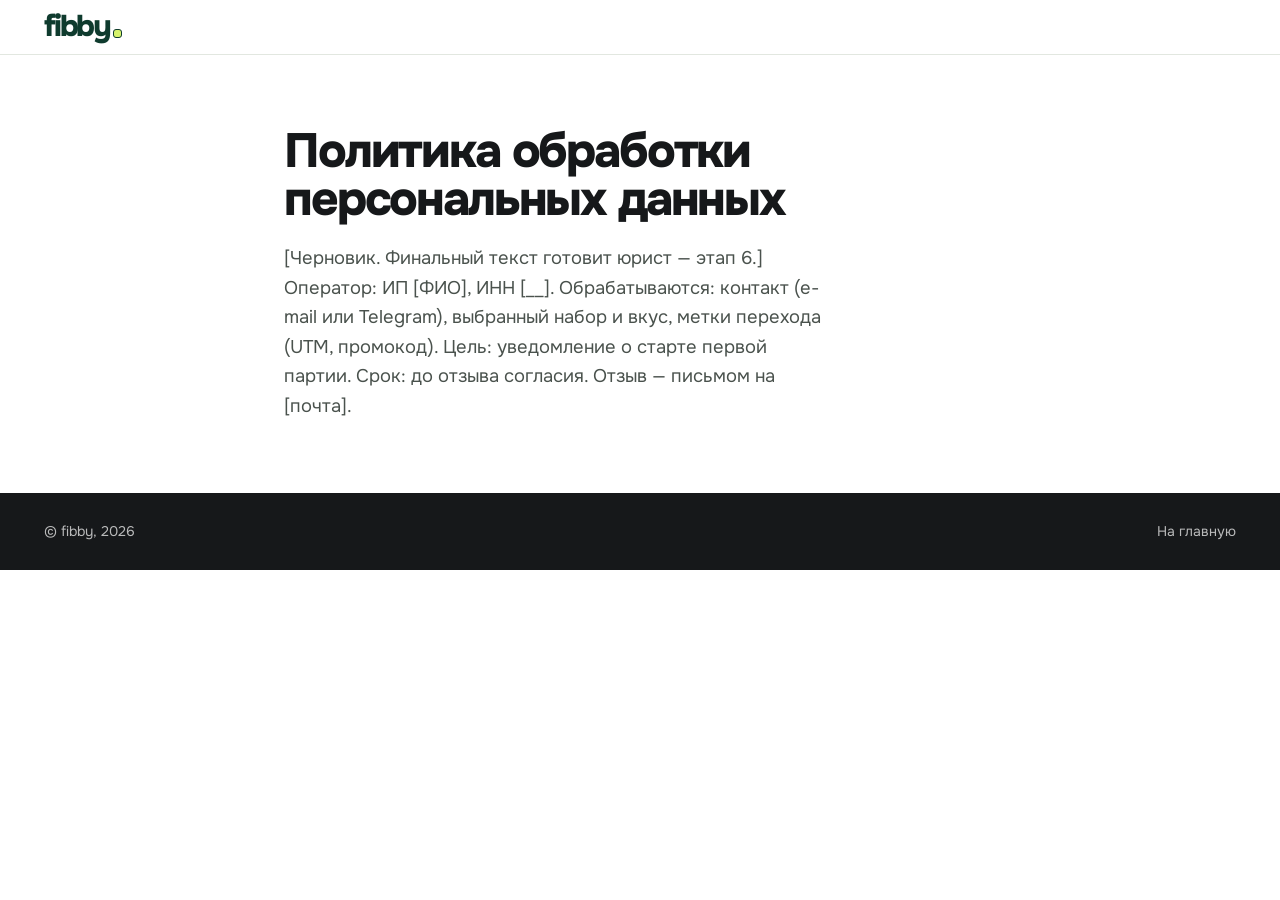
==== site/privacy.html @ cb2abab9 "Этап 2: каркас лендинга — 14 секций, адаптив от 360px, токены бренда - site/index.html: все секции и" ====
<!doctype html>
<html lang="ru">
<head>
<meta charset="utf-8">
<meta name="viewport" content="width=device-width, initial-scale=1">
<title>Политика обработки персональных данных — fibby</title>
<meta name="robots" content="noindex">
<link rel="stylesheet" href="assets/css/tokens.css">
<link rel="stylesheet" href="assets/css/styles.css">
</head>
<body>
<header class="header">
  <div class="wrap header__inner">
    <a class="logo" href="index.html" aria-label="fibby — на главную">
      <span class="logo__word">fibby</span><span class="logo__cube" aria-hidden="true"></span>
    </a>
  </div>
</header>
<main class="section">
  <div class="wrap" style="max-width:760px">
    <h1 class="h2">Политика обработки персональных данных</h1>
    <p class="lead" style="margin-top:20px">[Черновик. Финальный текст готовит юрист — этап 6.]</p>
    <p class="lead">Оператор: ИП [ФИО], ИНН [__]. Обрабатываются: контакт (e-mail или Telegram), выбранный набор и вкус, метки перехода (UTM, промокод). Цель: уведомление о старте первой партии. Срок: до отзыва согласия. Отзыв — письмом на [почта].</p>
  </div>
</main>
<footer class="footer">
  <div class="wrap footer__inner"><div>© fibby, 2026</div><div class="footer__links"><a href="index.html">На главную</a></div></div>
</footer>
</body>
</html>
---- site/assets/css/tokens.css ----
/* fibby — дизайн-токены v3 */
@import url('https://fonts.googleapis.com/css2?family=Onest:wght@400;500;600;700;800&family=Caveat:wght@600;700&display=swap');

:root {
  /* бренд */
  --fb-brand: #0F3B2E;
  --fb-brand-deep: #0A2C22;
  --fb-accent: #D6F36B;      /* только кнопки, выделенное слово, бейдж «5 г» */
  --fb-ink: #16181A;
  --fb-ink-muted: #4A524D;
  --fb-paper: #FFFFFF;
  --fb-ice: #F3F6F1;
  --fb-line: #E2E7E0;
  --fb-eyebrow: #E3ECDD;

  /* вкус по умолчанию — яблоко; переключается классом на <html> */
  --fb-pack: #CFE8A9;
  --fb-seal: #BCD993;
  --fb-cube: #B9DE7E;
  --fb-tint: #EEF5E3;

  /* шрифты */
  --fb-font: 'Onest', system-ui, sans-serif;
  --fb-font-note: 'Caveat', cursive;
  --fb-tracking-display: -0.05em;

  /* формы */
  --fb-r-pill: 999px;
  --fb-r-card: 24px;
  --fb-r-panel: 32px;
  --fb-r-cube: 11px;

  --fb-max: 1240px;
  --fb-gutter: 24px;
}

.flavor-raspberry { --fb-pack: #F7C6D0; --fb-seal: #EDB0BD; --fb-cube: #F19AAE; --fb-tint: #FBEDF0; }
.flavor-mango     { --fb-pack: #FFD99E; --fb-seal: #F5C97F; --fb-cube: #FFC56B; --fb-tint: #FFF4E2; }

/* кубик-мармеладка: объём через внутренние тени */
.fb-cube {
  background: var(--fb-cube);
  border-radius: var(--fb-r-cube);
  box-shadow: inset -5px -7px 0 rgba(15, 59, 46, .12),
              inset 5px 6px 0 rgba(255, 255, 255, .6),
              0 16px 22px -10px rgba(15, 59, 46, .35);
}

@media (prefers-reduced-motion: reduce) {
  *, *::before, *::after { animation: none !important; transition: none !important; }
}
---- site/assets/css/styles.css ----
/* fibby — лендинг. Базовые стили. Все цвета и шрифты — только из tokens.css */

*, *::before, *::after { box-sizing: border-box; }

html { -webkit-text-size-adjust: 100%; }

body {
  margin: 0;
  background: var(--fb-paper);
  color: var(--fb-ink);
  font-family: var(--fb-font);
  font-size: 16px;
  line-height: 1.5;
  -webkit-font-smoothing: antialiased;
}

img, svg, canvas { display: block; max-width: 100%; }
[hidden] { display: none !important; }
button { font: inherit; cursor: pointer; }
a { color: var(--fb-brand); }

/* плавный переход цвета вкуса ~400 мс */
.tintable { transition: background-color .4s ease, color .4s ease, border-color .4s ease; }

:focus-visible { outline: 3px solid var(--fb-accent); outline-offset: 2px; }
.is-dark :focus-visible { outline-color: var(--fb-accent); }

.visually-hidden {
  position: absolute; width: 1px; height: 1px; overflow: hidden;
  clip: rect(0 0 0 0); clip-path: inset(50%); white-space: nowrap;
}

.skip-link {
  position: absolute; left: -9999px; top: 0; z-index: 100;
  padding: 12px 20px; background: var(--fb-accent); color: var(--fb-ink);
  font-weight: 700; border-radius: 0 0 var(--fb-r-card) 0;
}
.skip-link:focus { left: 0; }

/* ---------- сетка ---------- */

.wrap {
  max-width: var(--fb-max);
  margin: 0 auto;
  padding-left: var(--fb-gutter);
  padding-right: var(--fb-gutter);
}

.section { padding: 72px 0; }
.section--tight { padding: 56px 0; }

@media (max-width: 720px) {
  .section { padding: 52px 0; }
  :root { --fb-gutter: 18px; }
}

/* ---------- типографика ---------- */

.h1, .h2, .h3 {
  margin: 0;
  font-weight: 800;
  letter-spacing: var(--fb-tracking-display);
  line-height: 1.0;
}
.h1 { font-size: clamp(2.5rem, 6vw, 4.8rem); line-height: .98; }
.h2 { font-size: clamp(1.9rem, 4.2vw, 3rem); line-height: 1.02; letter-spacing: -0.045em; }
.h3 { font-size: clamp(1.25rem, 2.4vw, 1.6rem); letter-spacing: -0.035em; }

.lead { margin: 0; font-size: clamp(1rem, 1.6vw, 1.15rem); line-height: 1.6; color: var(--fb-ink-muted); max-width: 34rem; }
.is-dark .lead { color: rgba(255,255,255,.86); }

.accent { color: var(--fb-accent); }
.note { font-family: var(--fb-font-note); font-weight: 700; font-size: clamp(1.25rem, 2.4vw, 1.6rem); line-height: 1.1; }

/* плашка-метка */
.eyebrow {
  display: inline-flex; align-items: center; gap: 8px; align-self: flex-start;
  padding: 8px 14px; border-radius: var(--fb-r-pill);
  background: var(--fb-eyebrow); color: var(--fb-brand);
  font-size: 12px; font-weight: 700; letter-spacing: .08em; text-transform: uppercase;
}
.eyebrow::before { content: ""; width: 7px; height: 7px; border-radius: 50%; background: var(--fb-brand); }
.is-dark .eyebrow { background: rgba(255,255,255,.1); color: #fff; }
.is-dark .eyebrow::before { background: var(--fb-accent); }

/* ---------- кнопки ---------- */

.btn {
  display: inline-flex; align-items: center; justify-content: center; gap: 8px;
  min-height: 54px; padding: 0 28px; border: 0; border-radius: var(--fb-r-pill);
  font-size: 16px; font-weight: 700; text-decoration: none; text-align: center;
  transition: transform .15s ease, opacity .15s ease;
}
.btn:hover { transform: translateY(-2px); }
.btn:active { transform: translateY(0); }
.btn--accent { background: var(--fb-accent); color: var(--fb-ink); }
.btn--brand { background: var(--fb-brand); color: #fff; }
.btn--ghost { background: transparent; color: #fff; border: 2px solid rgba(255,255,255,.5); min-height: 50px; }
.btn--sm { min-height: 44px; padding: 0 22px; font-size: 15px; }
.btn--block { width: 100%; }

/* ---------- 1. бегущая строка ---------- */

.marquee { overflow: hidden; }
.marquee__track {
  display: flex; width: max-content; gap: 40px; padding: 11px 0;
  animation: fb-marquee 34s linear infinite;
}
.marquee:hover .marquee__track { animation-play-state: paused; }
.marquee__group { display: flex; gap: 40px; white-space: nowrap; }
@keyframes fb-marquee { from { transform: translateX(0); } to { transform: translateX(-50%); } }

.marquee--top {
  background: var(--fb-brand-deep); color: #fff;
  font-size: 13px; font-weight: 700; letter-spacing: .06em; text-transform: uppercase;
}
.marquee--top .dot { color: var(--fb-accent); }

.marquee--band {
  background: var(--fb-brand); color: #fff;
  font-size: clamp(14px, 1.6vw, 17px); font-weight: 700; letter-spacing: .02em;
}
.marquee--band .marquee__track { padding: 16px 0; }
.marquee--band .dot { color: var(--fb-accent); }

/* ---------- 2. шапка ---------- */

.header {
  position: sticky; top: 0; z-index: 50;
  background: rgba(255,255,255,.92);
  backdrop-filter: blur(10px);
  border-bottom: 1px solid var(--fb-line);
}
.header__inner {
  display: flex; align-items: center; justify-content: space-between; gap: 16px;
  padding-top: 14px; padding-bottom: 14px;
}
.header__nav { display: flex; align-items: center; gap: 28px; font-size: 15px; font-weight: 600; }
.header__nav a { color: var(--fb-ink); text-decoration: none; }
.header__nav a:hover { color: var(--fb-brand); }

@media (max-width: 720px) {
  .header__nav .header__link { display: none; }
}

/* логотип */
.logo { display: inline-flex; align-items: flex-end; text-decoration: none; color: var(--fb-brand); }
.logo__word { font-weight: 800; font-size: 30px; line-height: .85; letter-spacing: -0.075em; }
.logo__cube {
  width: 9px; height: 9px; border-radius: 3px; margin: 0 0 2px 3px;
  background: var(--fb-accent); border: 1.5px solid var(--fb-brand);
}
.is-dark .logo { color: #fff; }
.is-dark .logo__cube { background: var(--fb-accent); border-color: transparent; }

/* ---------- 3. первый экран ---------- */

.is-dark { background: var(--fb-brand); color: #fff; }

.hero__inner {
  display: grid; grid-template-columns: 1.05fr .95fr; align-items: center; gap: 48px;
  padding-top: 56px; padding-bottom: 64px;
}
.hero__copy { display: flex; flex-direction: column; gap: 22px; }
.hero__ticks { display: flex; flex-wrap: wrap; gap: 10px 26px; font-size: 14px; font-weight: 600; color: rgba(255,255,255,.86); }
.tick { display: inline-flex; align-items: center; gap: 8px; }
.hero__cta { display: flex; flex-wrap: wrap; gap: 12px; }

.hero__visual { display: flex; flex-direction: column; align-items: center; gap: 18px; }

.pack-stage {
  position: relative; width: 100%; max-width: 480px; aspect-ratio: 1 / 1;
  border-radius: var(--fb-r-panel); background: var(--fb-brand-deep); overflow: hidden;
}
.pack-stage__glow {
  position: absolute; left: 50%; top: 50%; width: 75%; aspect-ratio: 1;
  transform: translate(-50%, -52%); border-radius: 50%;
  background: var(--fb-tint); opacity: .16;
}
/* здесь на этапе 5 появится <canvas> с секвенцией кадров */
.pack-stage__canvas { position: absolute; inset: 0; width: 100%; height: 100%; }

.pack-stage__hint {
  position: absolute; right: 22px; bottom: 18px;
  color: var(--fb-accent); transform: rotate(-5deg);
}

/* CSS-заглушка пачки */
.pack {
  position: absolute; left: 50%; top: 24%; width: 48%; aspect-ratio: 23 / 32;
  transform: translateX(-50%);
  border-radius: 10px 10px 28px 28px;
  background: rgba(255,255,255,.22);
  border: 2px solid rgba(255,255,255,.65);
  box-shadow: 0 40px 50px -20px rgba(0,0,0,.55);
  overflow: hidden;
}
.pack__face {
  position: absolute; left: 0; right: 0; bottom: 0; height: 61%;
  padding: 16px; display: flex; flex-direction: column;
  background: var(--fb-pack); color: var(--fb-brand);
}
.pack__logo { display: flex; align-items: flex-end; }
.pack__logo .logo__word { font-size: clamp(32px, 4.4vw, 54px); }
.pack__logo .logo__cube { width: 10px; height: 10px; background: var(--fb-brand); border: 0; margin: 0 0 5px 4px; }
.pack__sub { font-size: 11px; font-weight: 700; margin-top: 6px; }
.pack__badge { margin-top: auto; display: flex; align-items: center; gap: 10px; }
.pack__badge b {
  padding: 7px 12px; border-radius: var(--fb-r-pill);
  background: var(--fb-brand); color: var(--fb-accent);
  font-weight: 800; font-size: 18px; letter-spacing: -0.03em;
}
.pack__badge span { font-size: 11px; font-weight: 700; line-height: 1.2; }
.pack__fill { position: absolute; inset: 0 0 61% 0; }
.pack__fill .fb-cube { position: absolute; width: 17%; aspect-ratio: 1; opacity: .9; }

/* кубики-декор */
.cube-float { position: absolute; }

/* переключатель вкуса */
.flavors { display: flex; flex-wrap: wrap; justify-content: center; gap: 8px; }
.flavor {
  display: inline-flex; align-items: center; gap: 8px;
  min-height: 44px; padding: 0 18px; border-radius: var(--fb-r-pill);
  background: transparent; color: #fff; border: 2px solid rgba(255,255,255,.35);
  font-size: 15px; font-weight: 700;
  transition: background-color .25s ease, color .25s ease, border-color .25s ease;
}
.flavor[aria-pressed="true"] { background: #fff; color: var(--fb-brand); border-color: #fff; }
.flavor__dot { width: 12px; height: 12px; border-radius: 4px; }

@media (max-width: 900px) {
  .hero__inner { grid-template-columns: 1fr; gap: 36px; padding-top: 40px; }
}

/* ---------- карточки ---------- */

.card {
  border: 1px solid var(--fb-line); border-radius: var(--fb-r-card);
  background: var(--fb-paper); padding: 24px;
}
.card--plain { border: 0; background: var(--fb-ice); }
.icon-box {
  flex: 0 0 auto; width: 44px; height: 44px; border-radius: 13px;
  display: grid; place-items: center; background: var(--fb-ice);
}

/* ---------- 5. как это работает ---------- */

.split {
  display: grid; grid-template-columns: 1.05fr .95fr; gap: 48px; align-items: center;
}
@media (max-width: 900px) { .split { grid-template-columns: 1fr; gap: 32px; } }

.stack { display: flex; flex-direction: column; gap: 20px; align-items: flex-start; }

.feature { display: flex; gap: 14px; }
.feature__title { font-weight: 700; }
.feature__text { color: var(--fb-ink-muted); font-size: 15px; }

.showcase {
  border-radius: var(--fb-r-panel); background: var(--fb-pack); color: var(--fb-brand);
  padding: 36px 28px; display: flex; flex-direction: column; align-items: center; gap: 22px;
  text-align: center;
}
.showcase__cubes { display: flex; gap: 14px; }
.showcase__cubes .fb-cube { width: 58px; height: 58px; }
.showcase__caption { font-size: 13px; font-weight: 600; opacity: .75; }

/* ---------- 6. твои моменты ---------- */

.moments { display: grid; grid-template-columns: repeat(4, 1fr); gap: 16px; }
.moment { display: flex; flex-direction: column; gap: 10px; }
.moment__ph {
  aspect-ratio: 4 / 5; border-radius: var(--fb-r-card);
  background: var(--fb-tint); border: 1px dashed var(--fb-seal);
  display: grid; place-items: center; text-align: center; padding: 12px;
  color: var(--fb-ink-muted); font-size: 13px; font-weight: 600;
}
.moment__label { font-weight: 700; font-size: 15px; }
@media (max-width: 900px) { .moments { grid-template-columns: repeat(2, 1fr); } }

/* ---------- 7. читай этикетку ---------- */

.tinted { background: var(--fb-tint); }

.ingredients { width: 100%; display: flex; flex-direction: column; }
.ingredients__row {
  display: flex; justify-content: space-between; gap: 16px;
  padding: 14px 0; border-bottom: 1px solid var(--fb-seal); font-size: 15px;
}
.ingredients__row b { font-weight: 700; }

.label-card {
  background: var(--fb-paper); border: 3px solid var(--fb-ink);
  border-radius: 18px; padding: 24px;
}
.label-card__title {
  font-weight: 800; font-size: 1.5rem; letter-spacing: -0.04em;
  padding-bottom: 10px; border-bottom: 8px solid var(--fb-ink);
}
.label-card__serving { font-size: 13px; font-weight: 600; color: var(--fb-ink-muted); padding: 10px 0; border-bottom: 3px solid var(--fb-ink); }
.label-card__row {
  display: flex; justify-content: space-between; gap: 16px;
  padding: 11px 0; border-bottom: 1px solid var(--fb-line); font-size: 15px;
}
.label-card__row--indent { padding-left: 18px; color: var(--fb-ink-muted); }
.label-card__row--key { font-weight: 800; border-bottom: 8px solid var(--fb-ink); }
.label-card__foot { font-size: 12px; color: var(--fb-ink-muted); padding-top: 12px; }

/* ---------- 8. сравни ---------- */

.table-scroll { overflow-x: auto; -webkit-overflow-scrolling: touch; }
.compare { width: 100%; min-width: 620px; border-collapse: collapse; font-size: 15px; }
.compare th, .compare td { padding: 16px 14px; text-align: center; }
.compare thead th { font-size: 13px; font-weight: 700; color: var(--fb-ink-muted); }
.compare tbody td, .compare tbody th { border-top: 1px solid var(--fb-line); }
.compare .col-label { text-align: left; font-weight: 600; min-width: 190px; }
.compare .col-fibby { background: var(--fb-tint); font-weight: 700; color: var(--fb-brand); }
.compare thead .col-fibby { font-size: 17px; font-weight: 800; letter-spacing: -0.03em; color: var(--fb-brand); border-radius: 18px 18px 0 0; }
.compare tbody tr:last-child .col-fibby { border-radius: 0 0 18px 18px; }

/* ---------- 9. стандарты ---------- */

.standards { display: grid; grid-template-columns: repeat(4, 1fr); gap: 16px; }
.standard {
  border-radius: var(--fb-r-card); padding: 22px;
  background: rgba(255,255,255,.08); border: 1px solid rgba(255,255,255,.16);
  display: flex; flex-direction: column; gap: 8px;
}
.standard__title { font-weight: 700; }
.standard__text { font-size: 14px; color: rgba(255,255,255,.8); }
@media (max-width: 900px) { .standards { grid-template-columns: repeat(2, 1fr); } }
@media (max-width: 480px) { .standards { grid-template-columns: 1fr; } }

/* ---------- 10. видео блогеров ---------- */

.is-ink { background: var(--fb-ink); color: #fff; }
.is-ink .lead { color: rgba(255,255,255,.72); }
.is-ink .eyebrow { background: rgba(255,255,255,.1); color: #fff; }
.is-ink .eyebrow::before { background: var(--fb-accent); }

.videos { display: grid; grid-template-columns: repeat(5, 1fr); gap: 14px; }
.video-ph {
  aspect-ratio: 9 / 16; border-radius: 20px;
  background: rgba(255,255,255,.06); border: 1px dashed rgba(255,255,255,.22);
  display: grid; place-items: center; text-align: center; padding: 12px;
  color: rgba(255,255,255,.6); font-size: 13px; font-weight: 600;
}
@media (max-width: 900px) { .videos { grid-template-columns: repeat(3, 1fr); } }
@media (max-width: 560px) { .videos { grid-template-columns: repeat(2, 1fr); } }

/* ---------- 11. выбери запас ---------- */

.plans-head {
  display: flex; flex-wrap: wrap; align-items: flex-end; justify-content: space-between;
  gap: 20px; margin-bottom: 28px;
}
.toggle {
  display: inline-flex; padding: 5px; border-radius: var(--fb-r-pill);
  background: var(--fb-paper); border: 1px solid var(--fb-line);
}
.toggle button {
  min-height: 44px; padding: 0 18px; border: 0; border-radius: var(--fb-r-pill);
  background: transparent; color: var(--fb-brand); font-size: 15px; font-weight: 700;
  transition: background-color .2s ease, color .2s ease;
}
.toggle button[aria-pressed="true"] { background: var(--fb-brand); color: #fff; }

.plans { display: grid; grid-template-columns: repeat(2, 1fr); gap: 18px; }
.plan {
  border-radius: 28px; padding: 30px; background: var(--fb-paper); color: var(--fb-ink);
  display: flex; flex-direction: column; gap: 12px;
  transition: background-color .25s ease, color .25s ease;
}
.plan__head { display: flex; align-items: center; gap: 10px; }
.plan__name { font-weight: 800; font-size: 1.4rem; letter-spacing: -0.04em; }
.plan__hit {
  padding: 5px 11px; border-radius: var(--fb-r-pill);
  background: var(--fb-accent); color: var(--fb-ink);
  font-size: 12px; font-weight: 800; letter-spacing: .04em; text-transform: uppercase;
}
.plan__desc { font-size: 14px; color: var(--fb-ink-muted); }
.plan__price { font-weight: 800; font-size: 2.1rem; letter-spacing: -0.045em; }
.plan__mode { font-size: 13px; color: var(--fb-ink-muted); }
.plan__btn { margin-top: 8px; }

.plan[aria-current="true"] { background: var(--fb-brand); color: #fff; }
.plan[aria-current="true"] .plan__desc,
.plan[aria-current="true"] .plan__mode { color: rgba(255,255,255,.75); }

@media (max-width: 720px) { .plans { grid-template-columns: 1fr; } }

/* ---------- 12. вопросы ---------- */

.faq { display: flex; flex-direction: column; gap: 10px; margin-top: 28px; }
.faq__item { border: 1px solid var(--fb-line); border-radius: var(--fb-r-card); background: var(--fb-paper); overflow: hidden; }
.faq__q {
  width: 100%; display: flex; align-items: center; justify-content: space-between; gap: 16px;
  padding: 20px 22px; background: transparent; border: 0; text-align: left;
  font-size: clamp(16px, 2vw, 18px); font-weight: 700; color: var(--fb-ink);
}
.faq__sign { flex: 0 0 auto; font-size: 24px; font-weight: 400; color: var(--fb-brand); }
.faq__a { padding: 0 22px 22px; color: var(--fb-ink-muted); font-size: 15px; line-height: 1.6; max-width: 48rem; }
.faq__item[data-open="false"] .faq__a { display: none; }

/* ---------- 13. финальный призыв + форма ---------- */

.cta__inner { display: grid; grid-template-columns: 1fr 1fr; gap: 44px; align-items: center; }
@media (max-width: 900px) { .cta__inner { grid-template-columns: 1fr; gap: 28px; } }

.form { display: flex; flex-direction: column; gap: 14px; }
.form__label { font-size: 14px; font-weight: 700; color: rgba(255,255,255,.86); }
.form__row { display: flex; gap: 10px; flex-wrap: wrap; }
.form__input {
  flex: 1 1 240px; min-height: 54px; padding: 0 20px;
  border-radius: var(--fb-r-pill); border: 2px solid rgba(255,255,255,.3);
  background: rgba(255,255,255,.08); color: #fff; font: inherit; font-size: 16px;
}
.form__input::placeholder { color: rgba(255,255,255,.5); }
.form__input:focus { border-color: var(--fb-accent); background: rgba(255,255,255,.12); }

.consent { display: flex; gap: 10px; font-size: 13px; line-height: 1.45; color: rgba(255,255,255,.72); }
.consent input { flex: 0 0 auto; width: 18px; height: 18px; margin-top: 2px; accent-color: var(--fb-accent); }
.consent a { color: var(--fb-accent); }

.form__summary { font-size: 13px; color: rgba(255,255,255,.6); }
.form__error { font-size: 14px; font-weight: 600; color: var(--fb-accent); }

.thanks {
  border-radius: var(--fb-r-card); padding: 26px;
  background: rgba(255,255,255,.1); border: 1px solid rgba(255,255,255,.2);
  display: flex; flex-direction: column; gap: 12px; align-items: flex-start;
}
.thanks__title { font-weight: 800; font-size: 1.5rem; letter-spacing: -0.04em; }

/* ---------- 14. подвал ---------- */

.footer {
  background: var(--fb-ink); color: rgba(255,255,255,.7);
  font-size: 14px;
}
.footer__inner {
  display: flex; flex-wrap: wrap; align-items: center; justify-content: space-between; gap: 14px;
  padding-top: 28px; padding-bottom: 28px;
}
.footer__links { display: flex; flex-wrap: wrap; gap: 8px 22px; }
.footer a { color: rgba(255,255,255,.7); text-decoration: none; }
.footer a:hover { color: #fff; }

/* ---------- анимации появления (включает JS на этапе 4) ---------- */

@media (prefers-reduced-motion: no-preference) {
  .js [data-reveal] { opacity: 0; transform: translateY(24px); }
}

/* плавающие кубики */
@media (prefers-reduced-motion: no-preference) {
  .cube-float { animation: fb-float 5s ease-in-out infinite; }
  .pack { animation: fb-bob 7s ease-in-out infinite; }
}
@keyframes fb-float {
  0%, 100% { transform: translateY(0) rotate(var(--r, 0deg)); }
  50% { transform: translateY(-12px) rotate(calc(var(--r, 0deg) + 8deg)); }
}
@keyframes fb-bob {
  0%, 100% { transform: translateX(-50%) translateY(0) rotate(-3deg); }
  50% { transform: translateX(-50%) translateY(-16px) rotate(-1deg); }
}
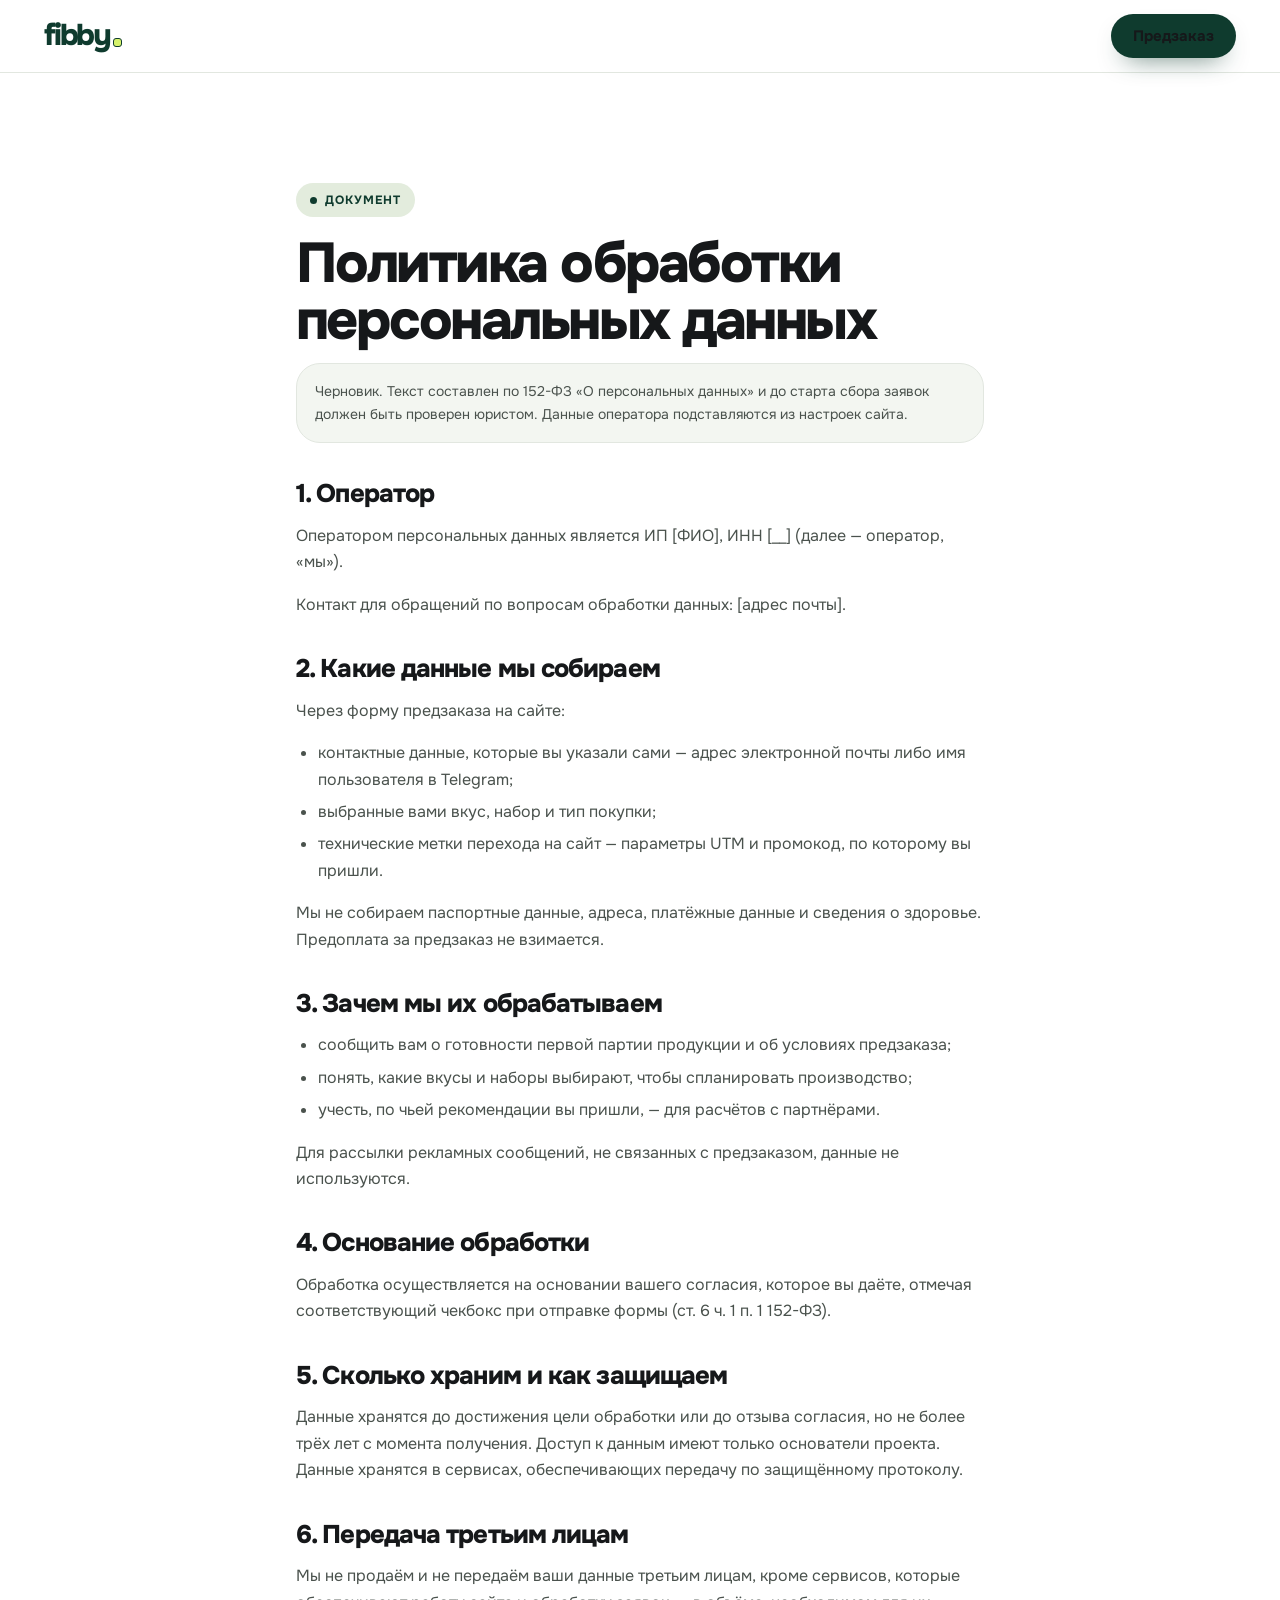
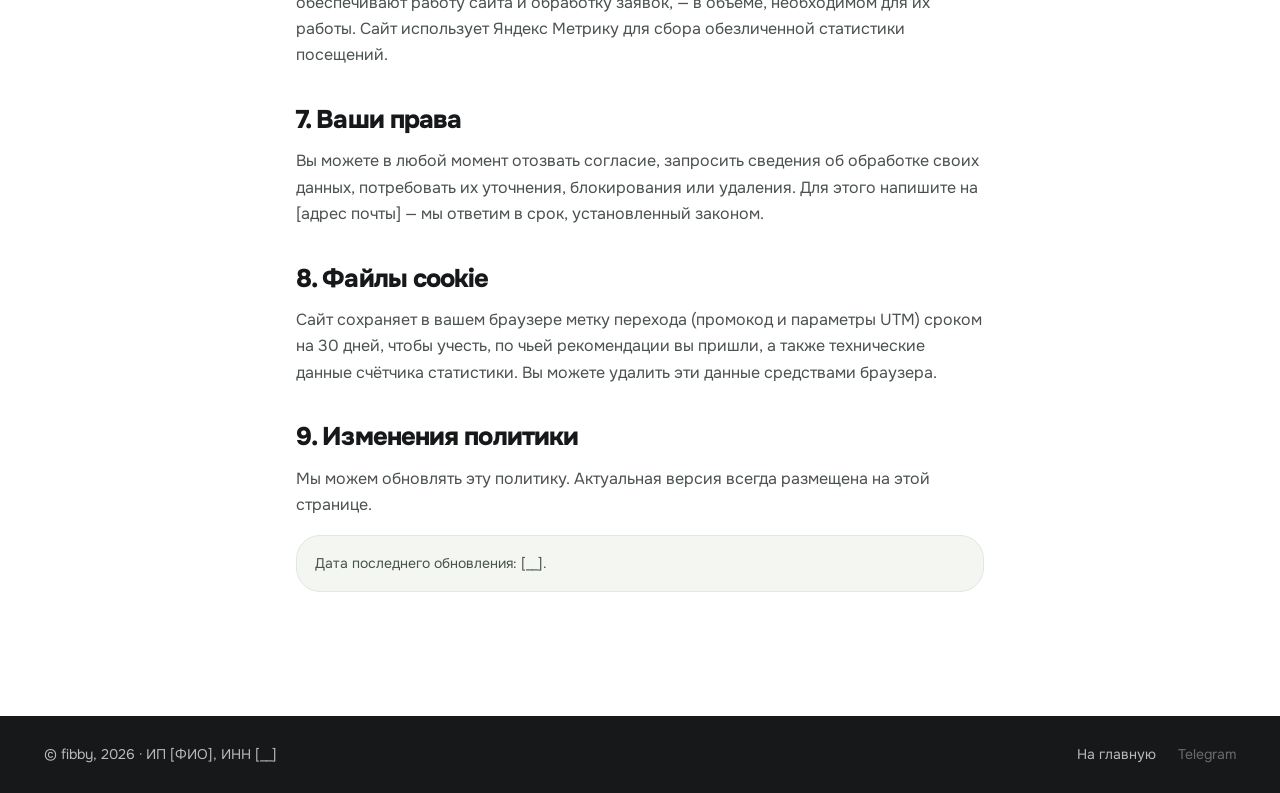
==== commit 2a33096b: "Этап 6: подключения — заявки, Telegram, Метрика, политика ПДн - site/assets/js/config.js: единственн" ====
--- a/site/privacy.html
+++ b/site/privacy.html
@@ -7,24 +7,102 @@
 <meta name="robots" content="noindex">
 <link rel="stylesheet" href="assets/css/tokens.css">
 <link rel="stylesheet" href="assets/css/styles.css">
+<script src="assets/js/config.js"></script>
 </head>
 <body>
+
 <header class="header">
   <div class="wrap header__inner">
     <a class="logo" href="index.html" aria-label="fibby — на главную">
       <span class="logo__word">fibby</span><span class="logo__cube" aria-hidden="true"></span>
     </a>
+    <nav class="header__nav" aria-label="Основная навигация">
+      <a class="btn btn--brand btn--sm" href="index.html#price">Предзаказ</a>
+    </nav>
   </div>
 </header>
+
 <main class="section">
-  <div class="wrap" style="max-width:760px">
+  <div class="wrap legal">
+    <span class="eyebrow">Документ</span>
     <h1 class="h2">Политика обработки персональных данных</h1>
-    <p class="lead" style="margin-top:20px">[Черновик. Финальный текст готовит юрист — этап 6.]</p>
-    <p class="lead">Оператор: ИП [ФИО], ИНН [__]. Обрабатываются: контакт (e-mail или Telegram), выбранный набор и вкус, метки перехода (UTM, промокод). Цель: уведомление о старте первой партии. Срок: до отзыва согласия. Отзыв — письмом на [почта].</p>
+
+    <p class="legal__note">
+      Черновик. Текст составлен по 152-ФЗ «О персональных данных» и до старта сбора
+      заявок должен быть проверен юристом. Данные оператора подставляются из настроек сайта.
+    </p>
+
+    <h2 class="h3">1. Оператор</h2>
+    <p>Оператором персональных данных является <span data-legal="entity">ИП [ФИО]</span>,
+      ИНН <span data-legal="inn">[__]</span> (далее — оператор, «мы»).</p>
+    <p>Контакт для обращений по вопросам обработки данных:
+      <span data-legal="email">[адрес почты]</span>.</p>
+
+    <h2 class="h3">2. Какие данные мы собираем</h2>
+    <p>Через форму предзаказа на сайте:</p>
+    <ul>
+      <li>контактные данные, которые вы указали сами — адрес электронной почты либо имя
+        пользователя в Telegram;</li>
+      <li>выбранные вами вкус, набор и тип покупки;</li>
+      <li>технические метки перехода на сайт — параметры UTM и промокод, по которому
+        вы пришли.</li>
+    </ul>
+    <p>Мы не собираем паспортные данные, адреса, платёжные данные и сведения о здоровье.
+      Предоплата за предзаказ не взимается.</p>
+
+    <h2 class="h3">3. Зачем мы их обрабатываем</h2>
+    <ul>
+      <li>сообщить вам о готовности первой партии продукции и об условиях предзаказа;</li>
+      <li>понять, какие вкусы и наборы выбирают, чтобы спланировать производство;</li>
+      <li>учесть, по чьей рекомендации вы пришли, — для расчётов с партнёрами.</li>
+    </ul>
+    <p>Для рассылки рекламных сообщений, не связанных с предзаказом, данные не используются.</p>
+
+    <h2 class="h3">4. Основание обработки</h2>
+    <p>Обработка осуществляется на основании вашего согласия, которое вы даёте, отмечая
+      соответствующий чекбокс при отправке формы (ст. 6 ч. 1 п. 1 152-ФЗ).</p>
+
+    <h2 class="h3">5. Сколько храним и как защищаем</h2>
+    <p>Данные хранятся до достижения цели обработки или до отзыва согласия, но не более
+      трёх лет с момента получения. Доступ к данным имеют только основатели проекта.
+      Данные хранятся в сервисах, обеспечивающих передачу по защищённому протоколу.</p>
+
+    <h2 class="h3">6. Передача третьим лицам</h2>
+    <p>Мы не продаём и не передаём ваши данные третьим лицам, кроме сервисов, которые
+      обеспечивают работу сайта и обработку заявок, — в объёме, необходимом для их работы.
+      Сайт использует Яндекс Метрику для сбора обезличенной статистики посещений.</p>
+
+    <h2 class="h3">7. Ваши права</h2>
+    <p>Вы можете в любой момент отозвать согласие, запросить сведения об обработке своих
+      данных, потребовать их уточнения, блокирования или удаления. Для этого напишите на
+      <span data-legal="email">[адрес почты]</span> — мы ответим в срок, установленный законом.</p>
+
+    <h2 class="h3">8. Файлы cookie</h2>
+    <p>Сайт сохраняет в вашем браузере метку перехода (промокод и параметры UTM) сроком
+      на 30 дней, чтобы учесть, по чьей рекомендации вы пришли, а также технические данные
+      счётчика статистики. Вы можете удалить эти данные средствами браузера.</p>
+
+    <h2 class="h3">9. Изменения политики</h2>
+    <p>Мы можем обновлять эту политику. Актуальная версия всегда размещена на этой странице.</p>
+
+    <p class="legal__note">Дата последнего обновления: [__].</p>
   </div>
 </main>
+
 <footer class="footer">
-  <div class="wrap footer__inner"><div>© fibby, 2026</div><div class="footer__links"><a href="index.html">На главную</a></div></div>
+  <div class="wrap footer__inner">
+    <div>© fibby, 2026 · <span data-legal="entity">ИП [ФИО]</span>, ИНН <span data-legal="inn">[__]</span></div>
+    <div class="footer__links">
+      <a href="index.html">На главную</a>
+      <a href="#" data-tg>Telegram</a>
+    </div>
+  </div>
 </footer>
+
+<script type="module">
+  import { initTelegramLinks, initLegal } from './assets/js/integrations.js';
+  initLegal();
+  initTelegramLinks();
+</script>
 </body>
 </html>
--- a/site/assets/css/styles.css
+++ b/site/assets/css/styles.css
@@ -46,11 +46,12 @@
   padding-right: var(--fb-gutter);
 }
 
-.section { padding: 72px 0; }
-.section--tight { padding: 56px 0; }
+.section { padding: 110px 0; }
+.section--tight { padding: 84px 0; }
 
 @media (max-width: 720px) {
-  .section { padding: 52px 0; }
+  .section { padding: 64px 0; }
+  .section--tight { padding: 56px 0; }
   :root { --fb-gutter: 18px; }
 }
 
@@ -62,11 +63,11 @@
   letter-spacing: var(--fb-tracking-display);
   line-height: 1.0;
 }
-.h1 { font-size: clamp(2.5rem, 6vw, 4.8rem); line-height: .98; }
-.h2 { font-size: clamp(1.9rem, 4.2vw, 3rem); line-height: 1.02; letter-spacing: -0.045em; }
+.h1 { font-size: clamp(2.6rem, 6.6vw, 5.4rem); line-height: .95; }
+.h2 { font-size: clamp(2rem, 4.8vw, 3.5rem); line-height: 1.02; letter-spacing: -0.045em; }
 .h3 { font-size: clamp(1.25rem, 2.4vw, 1.6rem); letter-spacing: -0.035em; }
 
-.lead { margin: 0; font-size: clamp(1rem, 1.6vw, 1.15rem); line-height: 1.6; color: var(--fb-ink-muted); max-width: 34rem; }
+.lead { margin: 0; font-size: clamp(1.02rem, 1.6vw, 1.2rem); line-height: 1.62; color: var(--fb-ink-muted); max-width: 34rem; }
 .is-dark .lead { color: rgba(255,255,255,.86); }
 
 .accent { color: var(--fb-accent); }
@@ -93,8 +94,8 @@
 }
 .btn:hover { transform: translateY(-2px); }
 .btn:active { transform: translateY(0); }
-.btn--accent { background: var(--fb-accent); color: var(--fb-ink); }
-.btn--brand { background: var(--fb-brand); color: #fff; }
+.btn--accent { background: var(--fb-accent); color: var(--fb-ink); box-shadow: 0 10px 24px -12px rgba(214, 243, 107, .9); }
+.btn--brand { background: var(--fb-brand); color: #fff; box-shadow: 0 12px 26px -14px rgba(15, 59, 46, .8); }
 .btn--ghost { background: transparent; color: #fff; border: 2px solid rgba(255,255,255,.5); min-height: 50px; }
 .btn--sm { min-height: 44px; padding: 0 22px; font-size: 15px; }
 .btn--block { width: 100%; }
@@ -181,8 +182,8 @@
 .pack-stage__canvas { position: absolute; inset: 0; width: 100%; height: 100%; }
 
 .pack-stage__hint {
-  position: absolute; right: 22px; bottom: 18px;
-  color: var(--fb-accent); transform: rotate(-5deg);
+  align-self: flex-end; margin-right: 8px;
+  color: var(--fb-accent); transform: rotate(-4deg);
 }
 
 /* CSS-заглушка пачки */
@@ -203,7 +204,7 @@
 .pack__logo { display: flex; align-items: flex-end; }
 .pack__logo .logo__word { font-size: clamp(32px, 4.4vw, 54px); }
 .pack__logo .logo__cube { width: 10px; height: 10px; background: var(--fb-brand); border: 0; margin: 0 0 5px 4px; }
-.pack__sub { font-size: 11px; font-weight: 700; margin-top: 6px; }
+.pack__sub { font-size: clamp(9px, 1vw, 11px); font-weight: 700; line-height: 1.25; margin-top: 6px; }
 .pack__badge { margin-top: auto; display: flex; align-items: center; gap: 10px; }
 .pack__badge b {
   padding: 7px 12px; border-radius: var(--fb-r-pill);
@@ -219,9 +220,10 @@
 
 /* переключатель вкуса */
 .flavors { display: flex; flex-wrap: wrap; justify-content: center; gap: 8px; }
+@media (max-width: 420px) { .flavor { font-size: 14px; } .flavors { gap: 6px; } }
 .flavor {
   display: inline-flex; align-items: center; gap: 8px;
-  min-height: 44px; padding: 0 18px; border-radius: var(--fb-r-pill);
+  min-height: 44px; padding: 0 clamp(12px, 3.5vw, 18px); border-radius: var(--fb-r-pill);
   background: transparent; color: #fff; border: 2px solid rgba(255,255,255,.35);
   font-size: 15px; font-weight: 700;
   transition: background-color .25s ease, color .25s ease, border-color .25s ease;
@@ -467,3 +469,55 @@
   0%, 100% { transform: translateX(-50%) translateY(0) rotate(-3deg); }
   50% { transform: translateX(-50%) translateY(-16px) rotate(-1deg); }
 }
+
+
+/* ---------- этап 4: анимации ---------- */
+
+/* заголовок проявляется построчно из-под маски */
+.mask { display: inline-block; overflow: hidden; vertical-align: top; padding-bottom: .06em; }
+.mask__in { display: inline-block; }
+.js:not(.reduced) .mask__in { transform: translateY(110%); }
+
+/* шапка приподнимается тенью, когда страница уехала */
+.header { transition: box-shadow .3s ease, background-color .3s ease; }
+.header.is-scrolled { box-shadow: 0 10px 30px -22px rgba(15, 59, 46, .55); }
+
+/* сцена пачки: объём для поворота */
+.pack-stage { perspective: 1100px; }
+.pack { transform-style: preserve-3d; will-change: transform; }
+.pack-stage.has-sequence .pack,
+.pack-stage.has-sequence .cube-float { display: none; }
+
+/* когда анимациями управляет GSAP, CSS-кейфреймы отключаем,
+   чтобы два источника не спорили за transform */
+.js:not(.reduced) .pack { animation: none; transform: translateX(-50%) rotate(-3deg); }
+
+/* FAQ: раскрытие анимируется по высоте */
+.faq__a { overflow: hidden; }
+
+/* промокод блогера */
+.promo-badge {
+  margin: 0; align-self: flex-start;
+  padding: 10px 16px; border-radius: var(--fb-r-pill);
+  background: rgba(214, 243, 107, .14); border: 1px solid rgba(214, 243, 107, .4);
+  color: #fff; font-size: 13px; font-weight: 600;
+}
+.promo-badge b { color: var(--fb-accent); letter-spacing: .04em; }
+
+/* показываем, что контент едет мягко, но без прыжков на стыке строк */
+.marquee__track { will-change: transform; }
+
+/* ---------- юридические страницы ---------- */
+
+.legal { max-width: 46rem; }
+.legal .h2 { margin: 18px 0 8px; }
+.legal .h3 { margin: 38px 0 10px; }
+.legal p, .legal li { color: var(--fb-ink-muted); line-height: 1.65; }
+.legal ul { padding-left: 22px; }
+.legal li { margin-bottom: 6px; }
+.legal__note {
+  padding: 16px 18px; border-radius: var(--fb-r-card);
+  background: var(--fb-ice); border: 1px solid var(--fb-line);
+  font-size: 14px;
+}
+.legal a[aria-disabled="true"], .footer a[aria-disabled="true"] { opacity: .5; cursor: default; }
